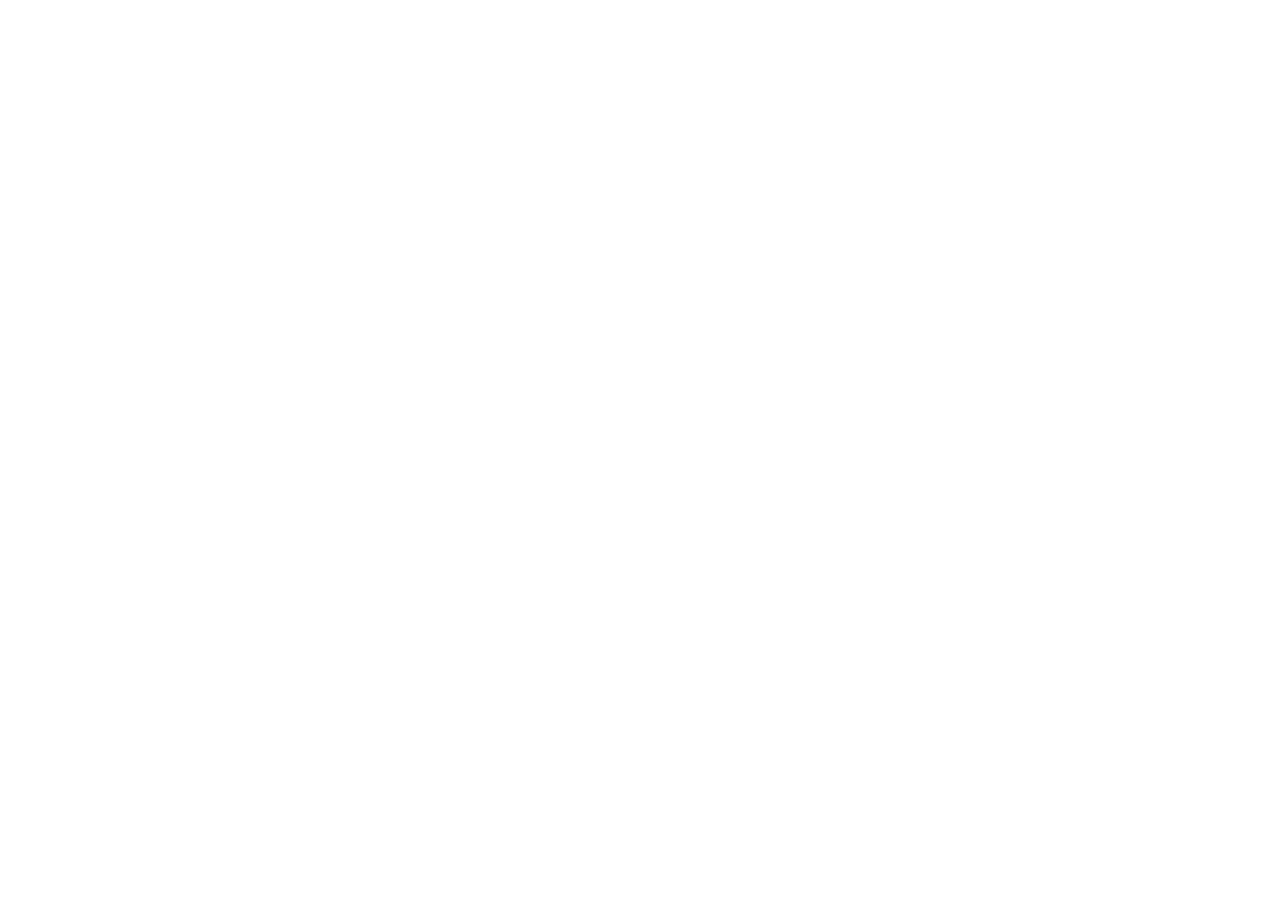
==== index.html @ 3e58068e "Initial commit" ====
<!DOCTYPE html>
<html lang="en">

<head>
    <meta charset="UTF-8">
    <meta http-equiv="X-UA-Compatible" content="IE=edge">
    <meta name="viewport" content="width=device-width, initial-scale=1.0">
    <title>Document</title>
    <!-- main css -->
    <link rel="stylesheet" href="./css/style.min.css">
</head>

<body>

</body>

</html>
---- css/style.min.css ----
/*! normalize.css v8.0.1 | MIT License | github.com/necolas/normalize.css */html{line-height:1.15;-webkit-text-size-adjust:100%}body{margin:0}main{display:block}h1{font-size:2em;margin:.67em 0}hr{box-sizing:content-box;height:0;overflow:visible}pre{font-family:monospace,monospace;font-size:1em}a{background-color:rgba(0,0,0,0)}abbr[title]{border-bottom:none;text-decoration:underline;text-decoration:underline dotted}b,strong{font-weight:bolder}code,kbd,samp{font-family:monospace,monospace;font-size:1em}small{font-size:80%}sub,sup{font-size:75%;line-height:0;position:relative;vertical-align:baseline}sub{bottom:-0.25em}sup{top:-0.5em}img{border-style:none}button,input,optgroup,select,textarea{font-family:inherit;font-size:100%;line-height:1.15;margin:0}button,input{overflow:visible}button,select{text-transform:none}button,[type=button],[type=reset],[type=submit]{-webkit-appearance:button}button::-moz-focus-inner,[type=button]::-moz-focus-inner,[type=reset]::-moz-focus-inner,[type=submit]::-moz-focus-inner{border-style:none;padding:0}button:-moz-focusring,[type=button]:-moz-focusring,[type=reset]:-moz-focusring,[type=submit]:-moz-focusring{outline:1px dotted ButtonText}fieldset{padding:.35em .75em .625em}legend{box-sizing:border-box;color:inherit;display:table;max-width:100%;padding:0;white-space:normal}progress{vertical-align:baseline}textarea{overflow:auto}[type=checkbox],[type=radio]{box-sizing:border-box;padding:0}[type=number]::-webkit-inner-spin-button,[type=number]::-webkit-outer-spin-button{height:auto}[type=search]{-webkit-appearance:textfield;outline-offset:-2px}[type=search]::-webkit-search-decoration{-webkit-appearance:none}::-webkit-file-upload-button{-webkit-appearance:button;font:inherit}details{display:block}summary{display:list-item}template{display:none}[hidden]{display:none}*{box-sizing:border-box}html{height:100%;scroll-behavior:smooth}body{display:flex;flex-direction:column;height:100%;margin:0;padding:0;font-family:"Arial",sans-serif;font-size:16px;font-weight:400;line-height:20px;color:#000;background-color:#fff;overflow-x:hidden}img{display:block;height:auto}.site-main{flex-grow:1}.visually-hidden{position:absolute;width:1px;height:1px;margin:-1px;border:0;padding:0;white-space:nowrap;clip-path:inset(100%);clip:rect(0 0 0 0);overflow:hidden}.container{width:100%;padding:0 20px}.header{width:100%}.footer{width:100%}/*# sourceMappingURL=style.min.css.map */
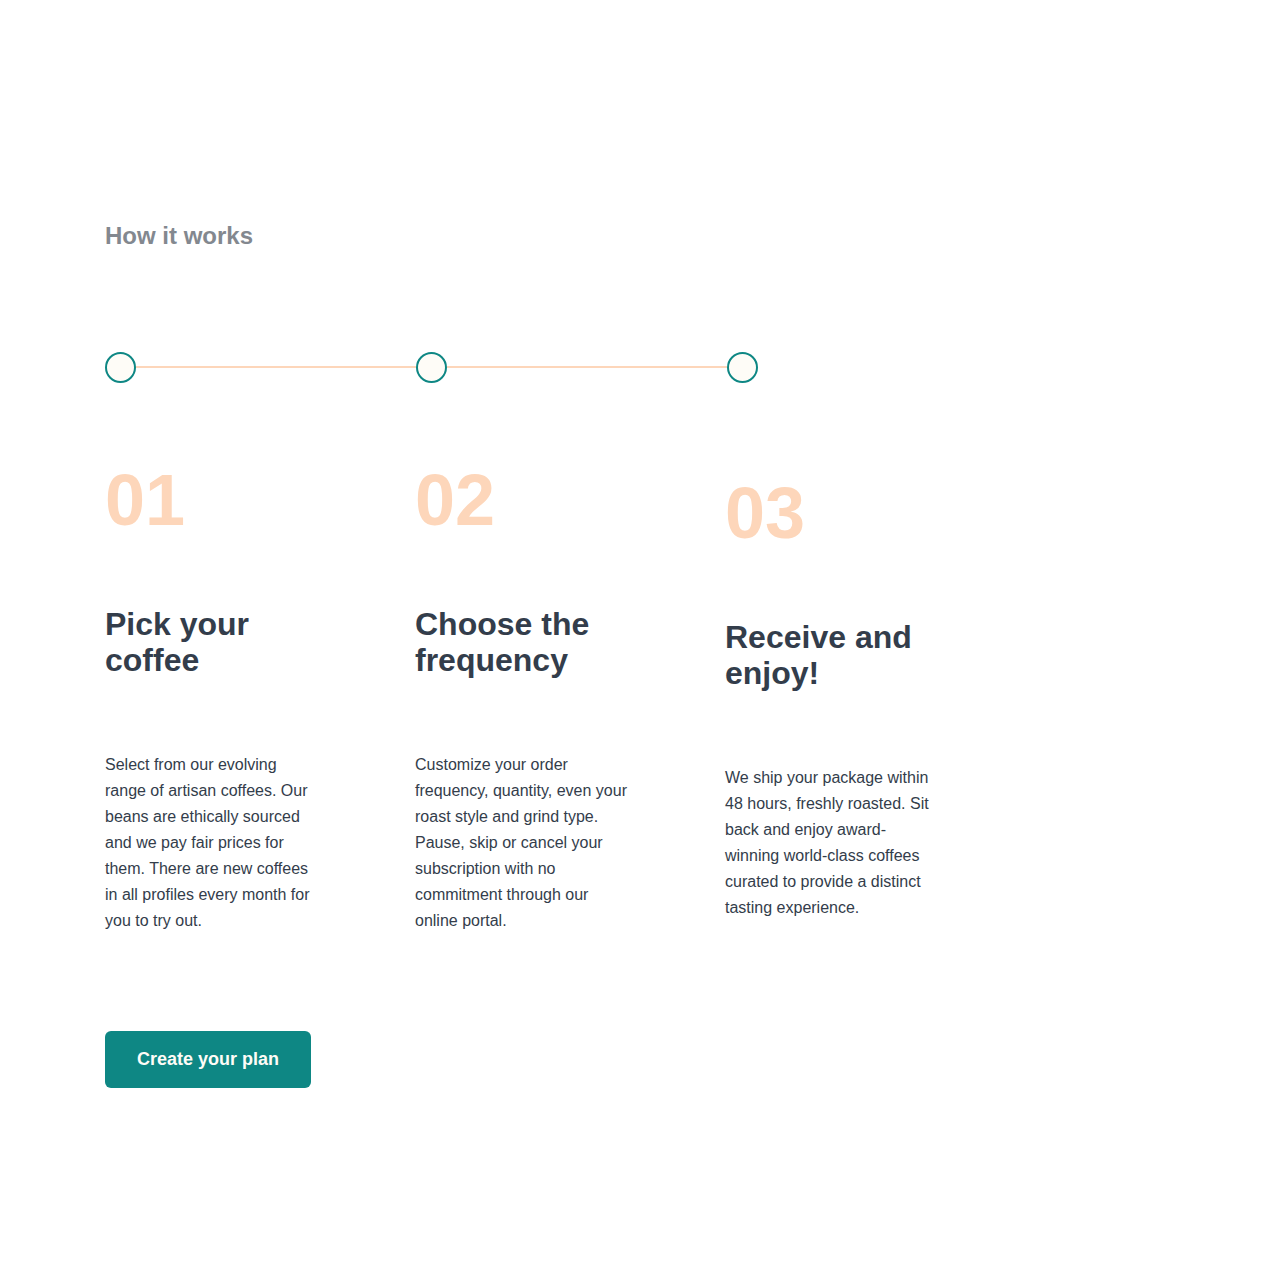
==== commit 3688a41e: "Initialize azizov" ====
--- a/index.html
+++ b/index.html
@@ -11,6 +11,38 @@
 </head>
 
 <body>
+    <section class="works">
+        <div class="container">
+            <div class="works__inner">
+                <h2 class="works__title">How it works</h2>
+                <div class="works__decor">
+                    <span class="works__decor__circile"></span>
+                    <span class="works__decor__line"></span>
+                    <span class="works__decor__circile"></span>
+                    <span class="works__decor__line"></span>
+                    <span class="works__decor__circile"></span>
+                </div>
+                <ul class="works__list">
+                    <li class="works__list--item">
+                        <span class="works__list--item-number">01</span>
+                        <h3 class="works__list--item-title">Pick your coffee</h3>
+                        <p class="works__list--item-text">Select from our evolving range of artisan coffees. Our beans are ethically sourced and we pay fair prices for them. There are new coffees in all profiles every month for you to try out.</p>
+                    </li>
+                    <li class="works__list--item">
+                        <span class="works__list--item-number">02</span>
+                        <h3 class="works__list--item-title">Choose the frequency</h3>
+                        <p class="works__list--item-text">Customize your order frequency, quantity, even your roast style and grind type. Pause, skip or cancel your subscription with no commitment through our online portal.</p>
+                    </li>
+                    <li class="works__list--item">
+                        <span class="works__list--item-number">03</span>
+                        <h3 class="works__list--item-title">Receive and enjoy!</h3>
+                        <p class="works__list--item-text">We ship your package within 48 hours, freshly roasted. Sit back and enjoy award-winning world-class coffees curated to provide a distinct tasting experience.</p>
+                    </li>
+                </ul>
+                <a href="#" class="works__btn">Create your plan</a>
+            </div>
+        </div>
+    </section>
 
 </body>
 
--- a/css/style.min.css
+++ b/css/style.min.css
@@ -1 +1 @@
-/*! normalize.css v8.0.1 | MIT License | github.com/necolas/normalize.css */html{line-height:1.15;-webkit-text-size-adjust:100%}body{margin:0}main{display:block}h1{font-size:2em;margin:.67em 0}hr{box-sizing:content-box;height:0;overflow:visible}pre{font-family:monospace,monospace;font-size:1em}a{background-color:rgba(0,0,0,0)}abbr[title]{border-bottom:none;text-decoration:underline;text-decoration:underline dotted}b,strong{font-weight:bolder}code,kbd,samp{font-family:monospace,monospace;font-size:1em}small{font-size:80%}sub,sup{font-size:75%;line-height:0;position:relative;vertical-align:baseline}sub{bottom:-0.25em}sup{top:-0.5em}img{border-style:none}button,input,optgroup,select,textarea{font-family:inherit;font-size:100%;line-height:1.15;margin:0}button,input{overflow:visible}button,select{text-transform:none}button,[type=button],[type=reset],[type=submit]{-webkit-appearance:button}button::-moz-focus-inner,[type=button]::-moz-focus-inner,[type=reset]::-moz-focus-inner,[type=submit]::-moz-focus-inner{border-style:none;padding:0}button:-moz-focusring,[type=button]:-moz-focusring,[type=reset]:-moz-focusring,[type=submit]:-moz-focusring{outline:1px dotted ButtonText}fieldset{padding:.35em .75em .625em}legend{box-sizing:border-box;color:inherit;display:table;max-width:100%;padding:0;white-space:normal}progress{vertical-align:baseline}textarea{overflow:auto}[type=checkbox],[type=radio]{box-sizing:border-box;padding:0}[type=number]::-webkit-inner-spin-button,[type=number]::-webkit-outer-spin-button{height:auto}[type=search]{-webkit-appearance:textfield;outline-offset:-2px}[type=search]::-webkit-search-decoration{-webkit-appearance:none}::-webkit-file-upload-button{-webkit-appearance:button;font:inherit}details{display:block}summary{display:list-item}template{display:none}[hidden]{display:none}*{box-sizing:border-box}html{height:100%;scroll-behavior:smooth}body{display:flex;flex-direction:column;height:100%;margin:0;padding:0;font-family:"Arial",sans-serif;font-size:16px;font-weight:400;line-height:20px;color:#000;background-color:#fff;overflow-x:hidden}img{display:block;height:auto}.site-main{flex-grow:1}.visually-hidden{position:absolute;width:1px;height:1px;margin:-1px;border:0;padding:0;white-space:nowrap;clip-path:inset(100%);clip:rect(0 0 0 0);overflow:hidden}.container{width:100%;padding:0 20px}.header{width:100%}.footer{width:100%}/*# sourceMappingURL=style.min.css.map */+/*! normalize.css v8.0.1 | MIT License | github.com/necolas/normalize.css */html{line-height:1.15;-webkit-text-size-adjust:100%}body{margin:0}main{display:block}h1{font-size:2em;margin:.67em 0}hr{box-sizing:content-box;height:0;overflow:visible}pre{font-family:monospace,monospace;font-size:1em}a{background-color:rgba(0,0,0,0)}abbr[title]{border-bottom:none;text-decoration:underline;text-decoration:underline dotted}b,strong{font-weight:bolder}code,kbd,samp{font-family:monospace,monospace;font-size:1em}small{font-size:80%}sub,sup{font-size:75%;line-height:0;position:relative;vertical-align:baseline}sub{bottom:-0.25em}sup{top:-0.5em}img{border-style:none}button,input,optgroup,select,textarea{font-family:inherit;font-size:100%;line-height:1.15;margin:0}button,input{overflow:visible}button,select{text-transform:none}button,[type=button],[type=reset],[type=submit]{-webkit-appearance:button}button::-moz-focus-inner,[type=button]::-moz-focus-inner,[type=reset]::-moz-focus-inner,[type=submit]::-moz-focus-inner{border-style:none;padding:0}button:-moz-focusring,[type=button]:-moz-focusring,[type=reset]:-moz-focusring,[type=submit]:-moz-focusring{outline:1px dotted ButtonText}fieldset{padding:.35em .75em .625em}legend{box-sizing:border-box;color:inherit;display:table;max-width:100%;padding:0;white-space:normal}progress{vertical-align:baseline}textarea{overflow:auto}[type=checkbox],[type=radio]{box-sizing:border-box;padding:0}[type=number]::-webkit-inner-spin-button,[type=number]::-webkit-outer-spin-button{height:auto}[type=search]{-webkit-appearance:textfield;outline-offset:-2px}[type=search]::-webkit-search-decoration{-webkit-appearance:none}::-webkit-file-upload-button{-webkit-appearance:button;font:inherit}details{display:block}summary{display:list-item}template{display:none}[hidden]{display:none}*{box-sizing:border-box}html{height:100%;scroll-behavior:smooth}body{display:flex;flex-direction:column;height:100%;margin:0;padding:0;font-family:"Arial",sans-serif;font-size:16px;font-weight:400;line-height:20px;color:#000;background-color:#fff;overflow-x:hidden}img{display:block;height:auto}.site-main{flex-grow:1}.visually-hidden{position:absolute;width:1px;height:1px;margin:-1px;border:0;padding:0;white-space:nowrap;clip-path:inset(100%);clip:rect(0 0 0 0);overflow:hidden}.container{width:100%;padding:0 20px}.header{width:100%}.works{width:1045px}.works__inner{padding:200px 85px}.works__decor{padding:80px 0 0;display:flex;justify-content:flex-start;align-items:center}.works__decor__circile{width:31px;height:31px;display:block;background:#fefcf7;border:2px solid #0e8784;border-radius:50%}.works__decor__line{width:280px;display:block;border:1px solid #fdd6ba}.works__title{font-style:normal;font-weight:900;font-size:24px;line-height:32px;color:#83888f}.works__list{width:100%;padding:65px 0;display:flex;justify-content:space-between;align-items:center;gap:95px;list-style:none}.works__list--item{width:285px}.works__list--item-number{font-style:normal;font-weight:900;font-size:72px;line-height:72px;color:#fdd6ba}.works__list--item-title{padding:38px 0 42px;font-style:normal;font-weight:900;font-size:32px;line-height:36px;color:#333d4b}.works__list--item-text{font-style:normal;font-weight:400;font-size:16px;line-height:26px;color:#333d4b}.works__btn{padding:16px 32px;display:inline-block;font-style:normal;font-weight:900;font-size:18px;line-height:25px;text-align:center;color:#fefcf7;background:#0e8784;border-radius:6px;text-decoration:none}.footer{width:100%}/*# sourceMappingURL=style.min.css.map */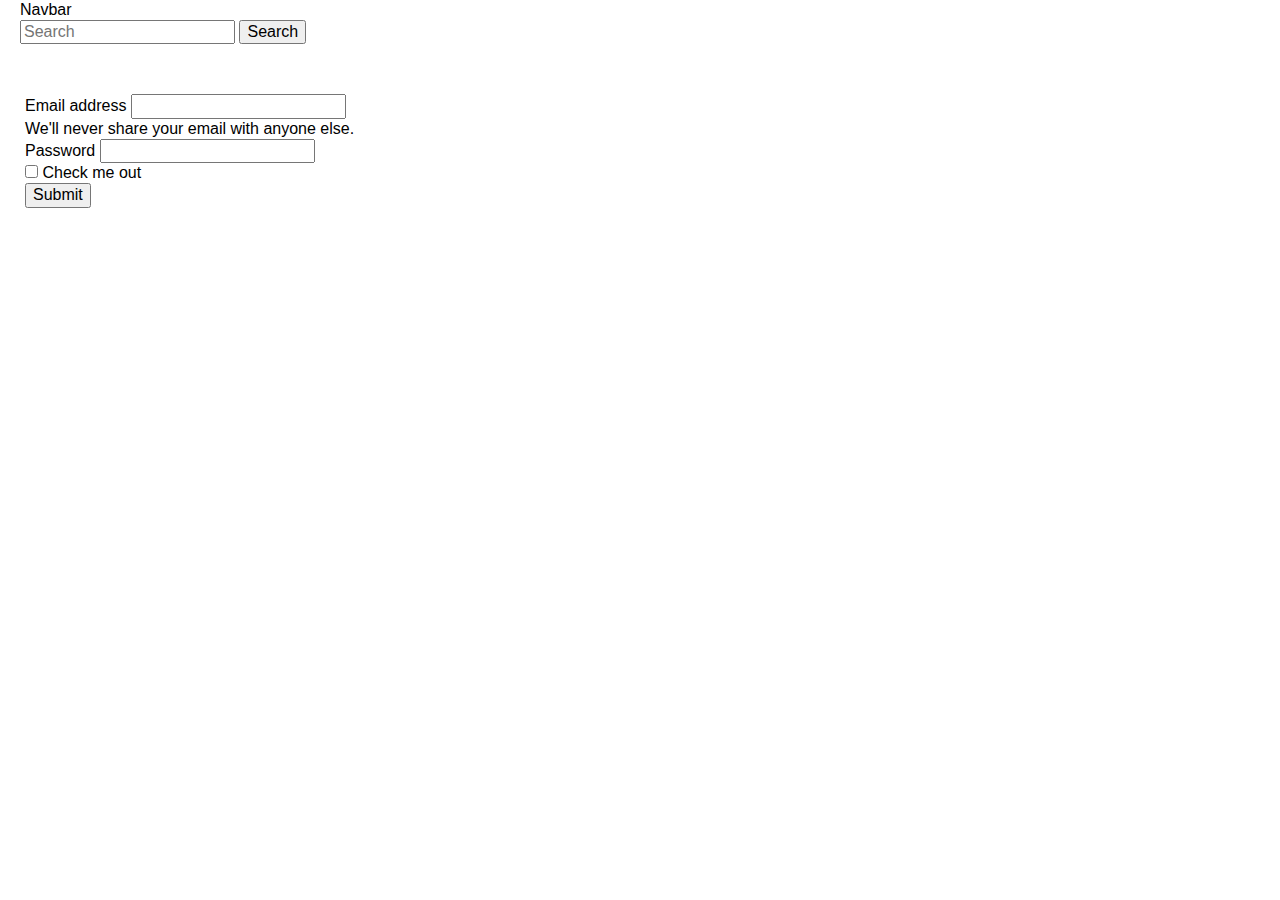
==== commit e89773e2: "Bootstrap exam" ====
--- a/index.html
+++ b/index.html
@@ -5,44 +5,54 @@
     <meta charset="UTF-8">
     <meta http-equiv="X-UA-Compatible" content="IE=edge">
     <meta name="viewport" content="width=device-width, initial-scale=1.0">
-    <title>Document</title>
+    <title>Bootstrap exam</title>
     <!-- main css -->
     <link rel="stylesheet" href="./css/style.min.css">
+    <!-- Bootstrap -->
+    <link href="https://cdn.jsdelivr.net/npm/bootstrap@5.3.0-alpha1/dist/css/bootstrap.min.css" rel="stylesheet" integrity="sha384-GLhlTQ8iRABdZLl6O3oVMWSktQOp6b7In1Zl3/Jr59b6EGGoI1aFkw7cmDA6j6gD" crossorigin="anonymous">
 </head>
 
 <body>
-    <section class="works">
+
+    <header class="header">
         <div class="container">
-            <div class="works__inner">
-                <h2 class="works__title">How it works</h2>
-                <div class="works__decor">
-                    <span class="works__decor__circile"></span>
-                    <span class="works__decor__line"></span>
-                    <span class="works__decor__circile"></span>
-                    <span class="works__decor__line"></span>
-                    <span class="works__decor__circile"></span>
+            <nav class="navbar bg-body-tertiary">
+                <div class="container-fluid">
+                    <a class="navbar-brand">Navbar</a>
+                    <form class="d-flex" role="search">
+                        <input class="form-control me-2" type="search" placeholder="Search" aria-label="Search">
+                        <button class="btn btn-outline-success" type="submit">Search</button>
+                    </form>
                 </div>
-                <ul class="works__list">
-                    <li class="works__list--item">
-                        <span class="works__list--item-number">01</span>
-                        <h3 class="works__list--item-title">Pick your coffee</h3>
-                        <p class="works__list--item-text">Select from our evolving range of artisan coffees. Our beans are ethically sourced and we pay fair prices for them. There are new coffees in all profiles every month for you to try out.</p>
-                    </li>
-                    <li class="works__list--item">
-                        <span class="works__list--item-number">02</span>
-                        <h3 class="works__list--item-title">Choose the frequency</h3>
-                        <p class="works__list--item-text">Customize your order frequency, quantity, even your roast style and grind type. Pause, skip or cancel your subscription with no commitment through our online portal.</p>
-                    </li>
-                    <li class="works__list--item">
-                        <span class="works__list--item-number">03</span>
-                        <h3 class="works__list--item-title">Receive and enjoy!</h3>
-                        <p class="works__list--item-text">We ship your package within 48 hours, freshly roasted. Sit back and enjoy award-winning world-class coffees curated to provide a distinct tasting experience.</p>
-                    </li>
-                </ul>
-                <a href="#" class="works__btn">Create your plan</a>
-            </div>
+            </nav>
         </div>
-    </section>
+    </header>
+
+    <main class="main">
+        <div class="container">
+            <section class="register">
+
+                <form>
+                    <div class="mb-3">
+                        <label for="exampleInputEmail1" class="form-label">Email address</label>
+                        <input type="email" class="form-control" id="exampleInputEmail1" aria-describedby="emailHelp">
+                        <div id="emailHelp" class="form-text">We'll never share your email with anyone else.</div>
+                    </div>
+                    <div class="mb-3">
+                        <label for="exampleInputPassword1" class="form-label">Password</label>
+                        <input type="password" class="form-control" id="exampleInputPassword1">
+                    </div>
+                    <div class="mb-3 form-check">
+                        <input type="checkbox" class="form-check-input" id="exampleCheck1">
+                        <label class="form-check-label" for="exampleCheck1">Check me out</label>
+                    </div>
+                    <button type="submit" class="btn btn-primary">Submit</button>
+                </form>
+
+
+            </section>
+        </div>
+    </main>
 
 </body>
 
--- a/css/style.min.css
+++ b/css/style.min.css
@@ -1 +1 @@
-/*! normalize.css v8.0.1 | MIT License | github.com/necolas/normalize.css */html{line-height:1.15;-webkit-text-size-adjust:100%}body{margin:0}main{display:block}h1{font-size:2em;margin:.67em 0}hr{box-sizing:content-box;height:0;overflow:visible}pre{font-family:monospace,monospace;font-size:1em}a{background-color:rgba(0,0,0,0)}abbr[title]{border-bottom:none;text-decoration:underline;text-decoration:underline dotted}b,strong{font-weight:bolder}code,kbd,samp{font-family:monospace,monospace;font-size:1em}small{font-size:80%}sub,sup{font-size:75%;line-height:0;position:relative;vertical-align:baseline}sub{bottom:-0.25em}sup{top:-0.5em}img{border-style:none}button,input,optgroup,select,textarea{font-family:inherit;font-size:100%;line-height:1.15;margin:0}button,input{overflow:visible}button,select{text-transform:none}button,[type=button],[type=reset],[type=submit]{-webkit-appearance:button}button::-moz-focus-inner,[type=button]::-moz-focus-inner,[type=reset]::-moz-focus-inner,[type=submit]::-moz-focus-inner{border-style:none;padding:0}button:-moz-focusring,[type=button]:-moz-focusring,[type=reset]:-moz-focusring,[type=submit]:-moz-focusring{outline:1px dotted ButtonText}fieldset{padding:.35em .75em .625em}legend{box-sizing:border-box;color:inherit;display:table;max-width:100%;padding:0;white-space:normal}progress{vertical-align:baseline}textarea{overflow:auto}[type=checkbox],[type=radio]{box-sizing:border-box;padding:0}[type=number]::-webkit-inner-spin-button,[type=number]::-webkit-outer-spin-button{height:auto}[type=search]{-webkit-appearance:textfield;outline-offset:-2px}[type=search]::-webkit-search-decoration{-webkit-appearance:none}::-webkit-file-upload-button{-webkit-appearance:button;font:inherit}details{display:block}summary{display:list-item}template{display:none}[hidden]{display:none}*{box-sizing:border-box}html{height:100%;scroll-behavior:smooth}body{display:flex;flex-direction:column;height:100%;margin:0;padding:0;font-family:"Arial",sans-serif;font-size:16px;font-weight:400;line-height:20px;color:#000;background-color:#fff;overflow-x:hidden}img{display:block;height:auto}.site-main{flex-grow:1}.visually-hidden{position:absolute;width:1px;height:1px;margin:-1px;border:0;padding:0;white-space:nowrap;clip-path:inset(100%);clip:rect(0 0 0 0);overflow:hidden}.container{width:100%;padding:0 20px}.header{width:100%}.works{width:1045px}.works__inner{padding:200px 85px}.works__decor{padding:80px 0 0;display:flex;justify-content:flex-start;align-items:center}.works__decor__circile{width:31px;height:31px;display:block;background:#fefcf7;border:2px solid #0e8784;border-radius:50%}.works__decor__line{width:280px;display:block;border:1px solid #fdd6ba}.works__title{font-style:normal;font-weight:900;font-size:24px;line-height:32px;color:#83888f}.works__list{width:100%;padding:65px 0;display:flex;justify-content:space-between;align-items:center;gap:95px;list-style:none}.works__list--item{width:285px}.works__list--item-number{font-style:normal;font-weight:900;font-size:72px;line-height:72px;color:#fdd6ba}.works__list--item-title{padding:38px 0 42px;font-style:normal;font-weight:900;font-size:32px;line-height:36px;color:#333d4b}.works__list--item-text{font-style:normal;font-weight:400;font-size:16px;line-height:26px;color:#333d4b}.works__btn{padding:16px 32px;display:inline-block;font-style:normal;font-weight:900;font-size:18px;line-height:25px;text-align:center;color:#fefcf7;background:#0e8784;border-radius:6px;text-decoration:none}.footer{width:100%}/*# sourceMappingURL=style.min.css.map */+/*! normalize.css v8.0.1 | MIT License | github.com/necolas/normalize.css */html{line-height:1.15;-webkit-text-size-adjust:100%}body{margin:0}main{display:block}h1{font-size:2em;margin:.67em 0}hr{box-sizing:content-box;height:0;overflow:visible}pre{font-family:monospace,monospace;font-size:1em}a{background-color:rgba(0,0,0,0)}abbr[title]{border-bottom:none;text-decoration:underline;text-decoration:underline dotted}b,strong{font-weight:bolder}code,kbd,samp{font-family:monospace,monospace;font-size:1em}small{font-size:80%}sub,sup{font-size:75%;line-height:0;position:relative;vertical-align:baseline}sub{bottom:-0.25em}sup{top:-0.5em}img{border-style:none}button,input,optgroup,select,textarea{font-family:inherit;font-size:100%;line-height:1.15;margin:0}button,input{overflow:visible}button,select{text-transform:none}button,[type=button],[type=reset],[type=submit]{-webkit-appearance:button}button::-moz-focus-inner,[type=button]::-moz-focus-inner,[type=reset]::-moz-focus-inner,[type=submit]::-moz-focus-inner{border-style:none;padding:0}button:-moz-focusring,[type=button]:-moz-focusring,[type=reset]:-moz-focusring,[type=submit]:-moz-focusring{outline:1px dotted ButtonText}fieldset{padding:.35em .75em .625em}legend{box-sizing:border-box;color:inherit;display:table;max-width:100%;padding:0;white-space:normal}progress{vertical-align:baseline}textarea{overflow:auto}[type=checkbox],[type=radio]{box-sizing:border-box;padding:0}[type=number]::-webkit-inner-spin-button,[type=number]::-webkit-outer-spin-button{height:auto}[type=search]{-webkit-appearance:textfield;outline-offset:-2px}[type=search]::-webkit-search-decoration{-webkit-appearance:none}::-webkit-file-upload-button{-webkit-appearance:button;font:inherit}details{display:block}summary{display:list-item}template{display:none}[hidden]{display:none}*{box-sizing:border-box}html{height:100%;scroll-behavior:smooth}body{display:flex;flex-direction:column;height:100%;margin:0;padding:0;font-family:"Arial",sans-serif;font-size:16px;font-weight:400;line-height:20px;color:#000;background-color:#fff;overflow-x:hidden}img{display:block;height:auto}.site-main{flex-grow:1}.visually-hidden{position:absolute;width:1px;height:1px;margin:-1px;border:0;padding:0;white-space:nowrap;clip-path:inset(100%);clip:rect(0 0 0 0);overflow:hidden}.container{width:100%;padding:0 20px}.header{width:100%}.register{padding:50px 5px}.footer{width:100%}/*# sourceMappingURL=style.min.css.map */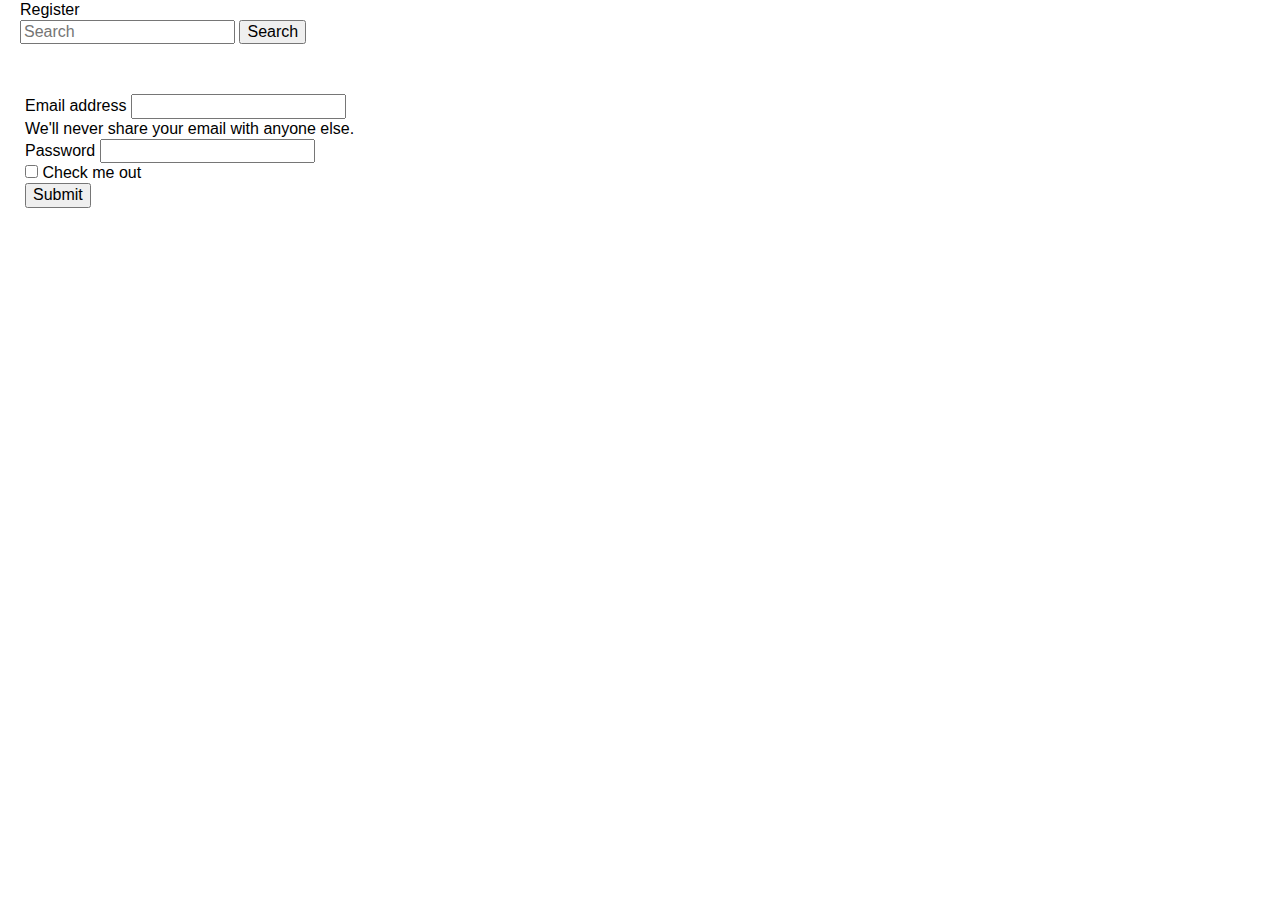
==== commit 640764b5: "Register exam" ====
--- a/index.html
+++ b/index.html
@@ -18,7 +18,7 @@
         <div class="container">
             <nav class="navbar bg-body-tertiary">
                 <div class="container-fluid">
-                    <a class="navbar-brand">Navbar</a>
+                    <a class="navbar-brand">Register</a>
                     <form class="d-flex" role="search">
                         <input class="form-control me-2" type="search" placeholder="Search" aria-label="Search">
                         <button class="btn btn-outline-success" type="submit">Search</button>
